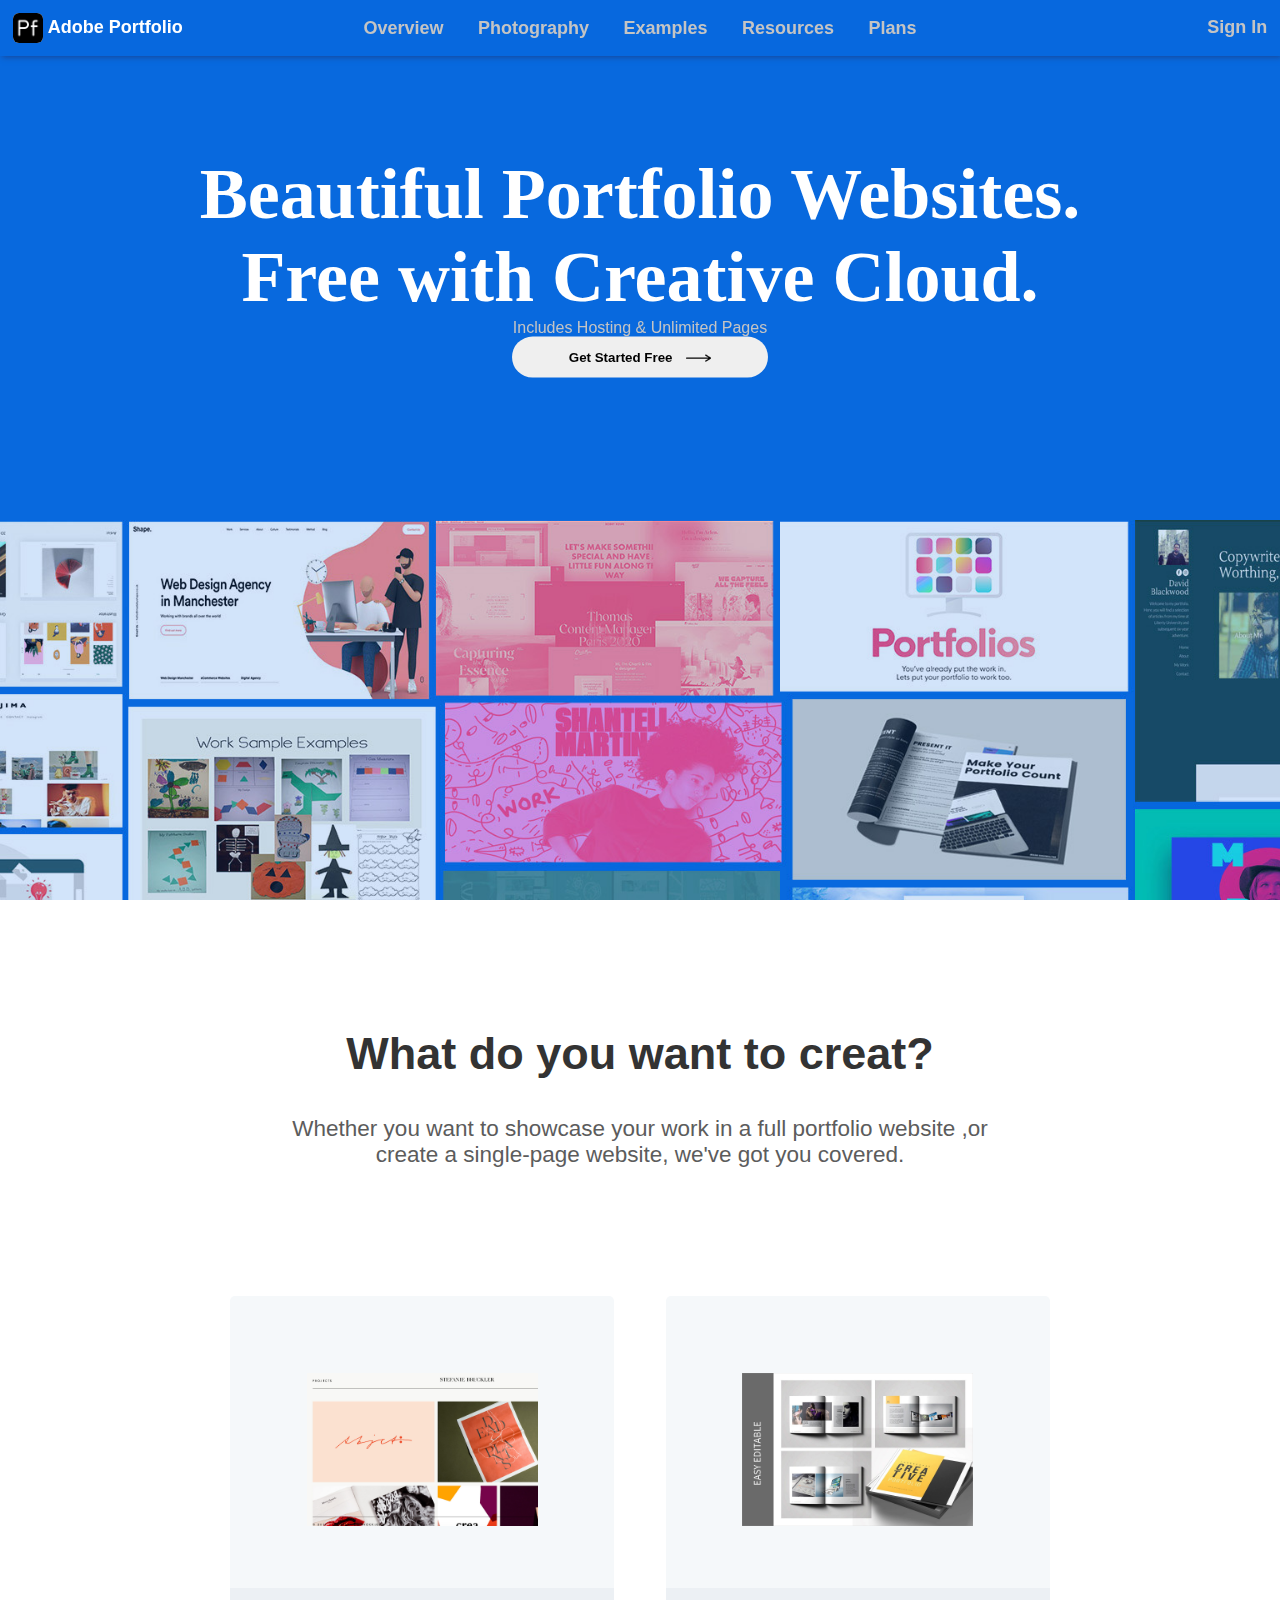
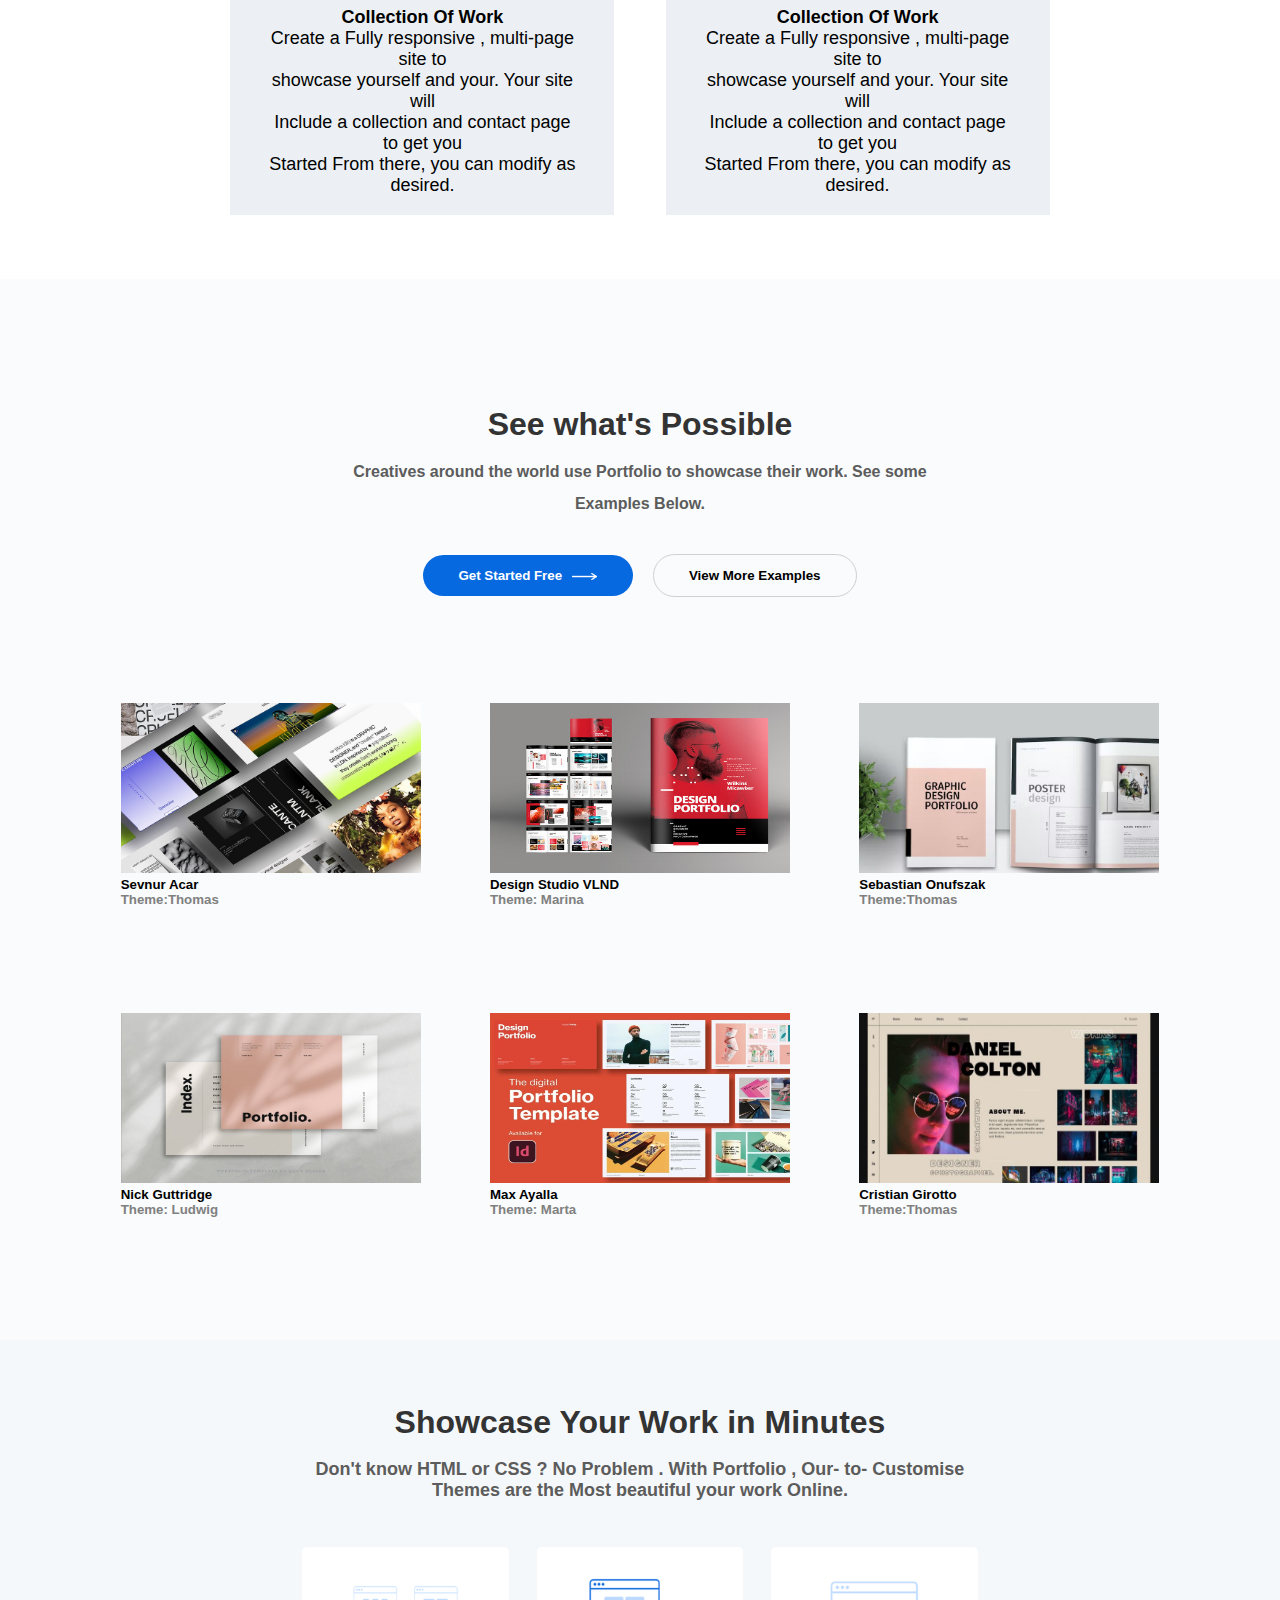
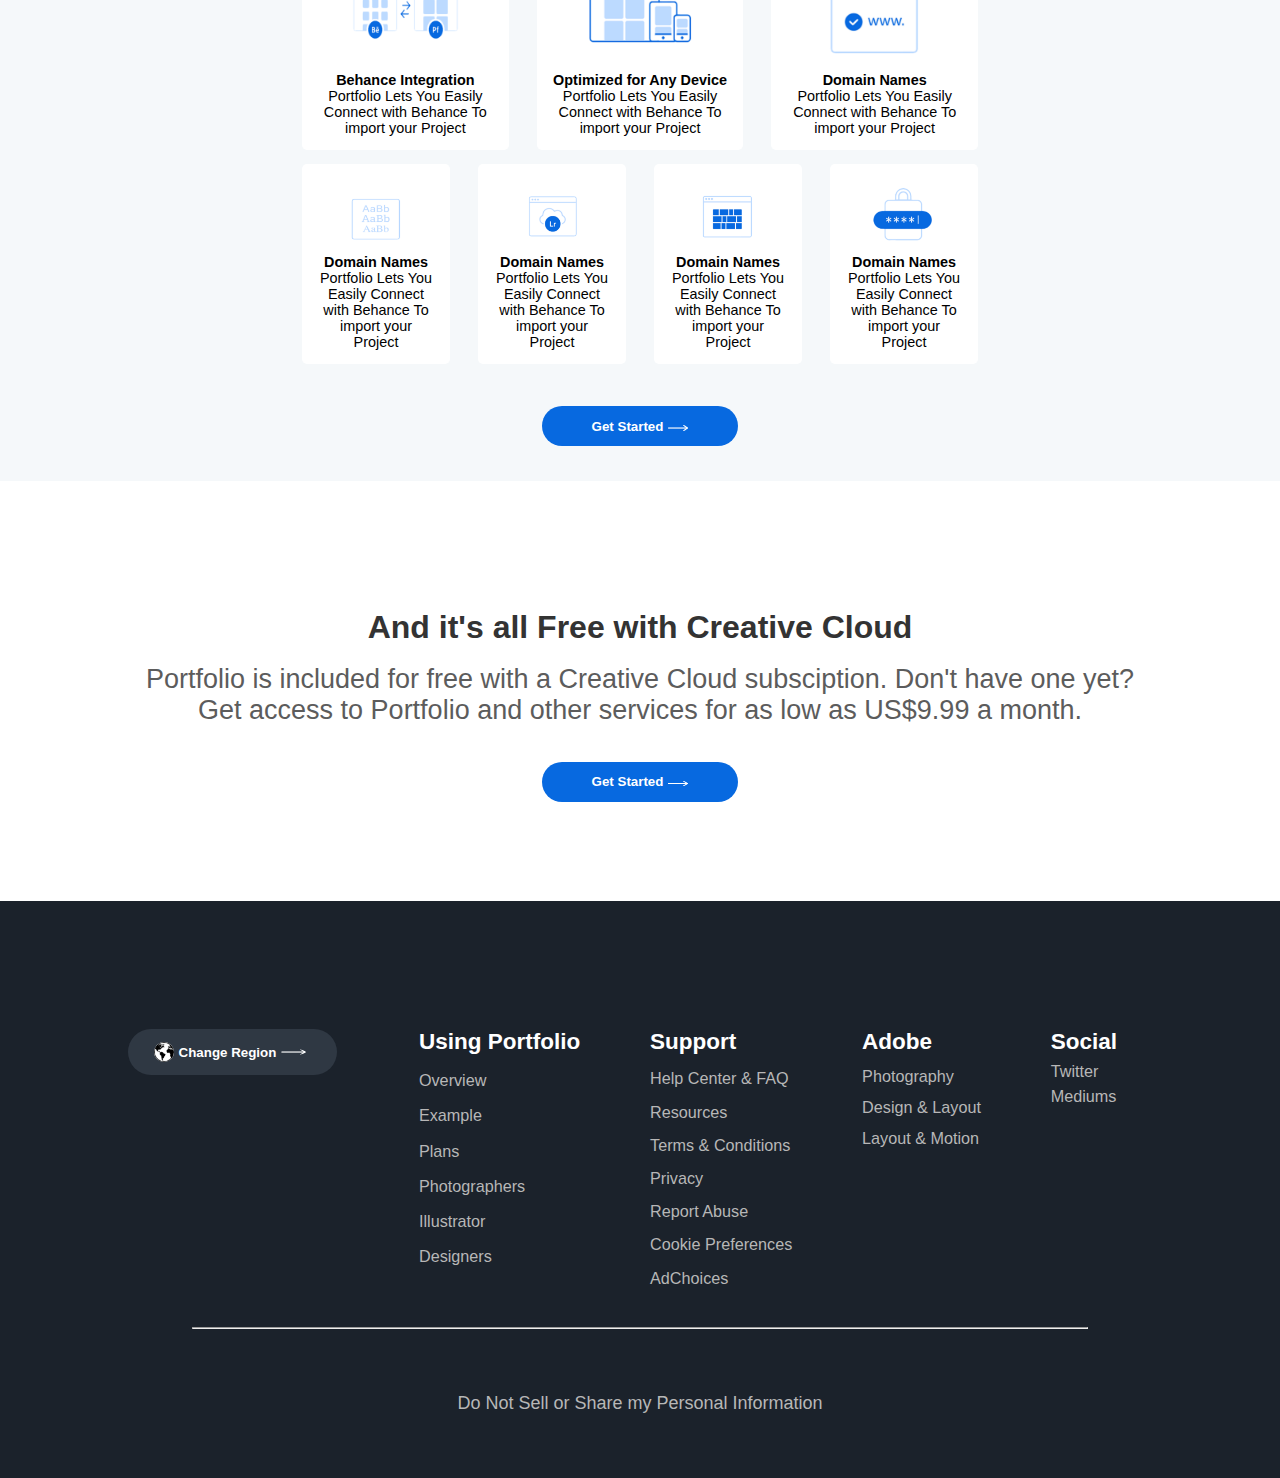
==== index 1/index.html @ 311dac1f "Add files via upload" ====
<!doctype html>
<html>
<head>
<meta charset="utf-8">
	<meta name="viewport" content="width=device-width, initial-scale=1">
<title>Cloning Website</title>
<link rel="stylesheet" href="assest/Cloning.css">
<link rel="stylesheet" href="https://cdnjs.cloudflare.com/ajax/libs/font-awesome/6.2.1/css/all.min.css" integrity="sha512-MV7K8+y+gLIBoVD59lQIYicR65iaqukzvf/nwasF0nqhPay5w/9lJmVM2hMDcnK1OnMGCdVK+iQrJ7lzPJQd1w==" crossorigin="anonymous" referrerpolicy="no-referrer" />
</head>

<body>
	
	<div class="container">
		<header>
			<div class="diff">
			<div class="logo"><img src="assest/portfolio.png"><span>Adobe Portfolio</span></div>
			<div class="signin"><button>Sign In</button></div>
				</div>
			<div class="menu">
	<ul>
		<li><a href="#">Overview4</a></li>
		<li class="no"><a href="#">Photography</a></li>
		<li><a href="#">Examples</a></li>
		<li><a href="#">Resources</a></li>
		<li class="no"><a href="#">Plans</a></li>
	</ul>
	
	 </div>
			</header>
<nav class="navbar">
	<div class="logo"><img src="assest/portfolio.png"><span>Adobe Portfolio</span></div>
	<div class="menu">
	<ul>
		<li><a href="#">Overview</a></li>
		<li class="no"><a href="#">Photography</a></li>
		<li><a href="#">Examples</a></li>
		<li><a href="#">Resources</a></li>
		<li class="no"><a href="#">Plans</a></li>
	</ul>
	
	 </div>
	<div class="signin"><button>Sign In</button></div>
</nav>
		
	
<div class="heading">
<h1>Beautiful Portfolio Websites.<br>Free with Creative Cloud.</h1>
	
<p>Includes Hosting & Unlimited Pages</p>

<button>Get Started Free <span><img src="assest/right-arrow black.png"></span></button>
	</div>
</div>

<div class="container2">
	<div class="heading2">
	
<h1>What do you want to creat?</h1>
	<br><br>
<p>Whether you want to showcase your work in a full portfolio website ,or <br>create a single-page website, we've got you covered.</p>

	
</div>
<div class="image">
	<div class="box">
	<div class="photo">
	<img src="assest/Untitled-1.jpg">
	
	</div>
		<div class="text">
	<p>
		<h4>Collection Of Work</h4>
		Create a Fully responsive , multi-page site to<br>showcase yourself and your. Your site will<br>Include a collection and contact page to get you<br>Started From there, you can modify as desired.
		
		
 </p>	
</div>		
		
	
	</div>
	
	
	<div class="box">
	<div class="photo">
	<img src="assest/heading 2 image.jpg">
	
	</div>
	<div class="text">
	<p>
		<h4>Collection Of Work</h4>
		Create a Fully responsive , multi-page site to<br>showcase yourself and your. Your site will<br>Include a collection and contact page to get you<br>Started From there, you can modify as desired.
		
		
 </p>	
	</div>	
	</div>
	
	</div>
	<div class="possible">
		<div class="text">
			
	<h1>See what's Possible</h1>
	<p>Creatives around the world use Portfolio to showcase their work. See some<br>Examples Below.</p>

</div>

<div class="btn">
	<button class="get">Get Started Free <span><img src="assest/right-arrow white.png"></span></button>
		<button class="view">View More Examples</button>
		
		
		
		</div>




<div class="galery">
	<div class="inner">
		<div class="image-galery"><img src="assest/pic 1.jpg"><span><h5>Sevnur Acar</h5><h5 class="color">Theme:Thomas</h5></span></div>
		
	    <div class="image-galery"><img src="assest/pic 2.jpg"><span><h5>Design Studio VLND</h5><h5 class="color">Theme: Marina</h5></span></div>
		
		<div class="image-galery"><img src="assest/pic 3.jpg"><span><h5>Sebastian Onufszak</h5><h5 class="color">Theme:Thomas</h5></span></div>
		
		</div>
		
		<div class="inner">
		<div class="image-galery"><img src="assest/pic 4.jpg"><span><h5>Nick Guttridge</h5><h5 class="color">Theme: Ludwig</h5></span></div>
		
		<div class="image-galery"><img src="assest/pic 5.jpg"><span><h5>Max Ayalla</h5><h5 class="color">Theme: Marta</h5></span></div>
		
		<div class="image-galery"><img src="assest/pic 6.jpg"><span><h5>Cristian Girotto</h5><h5 class="color">Theme:Thomas</h5></span></div>
		
		</div>
		
</div>


</div>
	<div class="showcase">
	<div class="text">
	<h1>Showcase Your Work in Minutes</h1>
	<br>
	<p>Don't know HTML or CSS ? No Problem . With Portfolio , Our- to- Customise <br>Themes are the Most beautiful your work Online.</p>
	</div>
	
	
		
		<div class="box">
			<div class="innerbox">
			
			<div class="inner"><img src="assest/vector 1.png"><span><h4>Behance Integration</h4><p>Portfolio Lets You Easily Connect with Behance To import your Project</p></span></div>
			<div class="inner"><img src="assest/vector 2.png"><span><h4>Optimized for Any Device</h4><p>Portfolio Lets You Easily Connect with Behance To import your Project</p></span></div>
			<div class="inner"><img src="assest/vector 3.png"><span><h4>Domain Names</h4><p>Portfolio Lets You Easily Connect with Behance To import your Project</p></span></div>
			
			
			</div>
			<div class="innerbox">
			
			<div class="inner"><img src="assest/vector 4.png"><span><h4>Domain Names</h4><p>Portfolio Lets You Easily Connect with Behance To import your Project</p></span></div>
			<div class="inner"><img src="assest/vector 5.png"><span><h4>Domain Names</h4><p>Portfolio Lets You Easily Connect with Behance To import your Project</p></span></div>
			<div class="inner"><img src="assest/vector 6.png"><span><h4>Domain Names</h4><p>Portfolio Lets You Easily Connect with Behance To import your Project</p></span></div>
			<div class="inner"><img src="assest/vector 7.png"><span><h4>Domain Names</h4><p>Portfolio Lets You Easily Connect with Behance To import your Project</p></span></div>
			
			
			</div>
		</div>
		<div class="btn">
		<button>Get Started<span><img src="assest/right-arrow white.png"></span></button>
		</div>
		</div>
	
	
	<div class="cloud">
		
	<h1>And it's all Free with Creative Cloud</h1>
		<br>
	<p>Portfolio is included for free with a Creative Cloud subsciption. Don't have one yet?<br>Get access to Portfolio and other services for as low as US$9.99 a month.</p>
	

	
	
	<div class="btn">
		<button>Get Started<span><img src="assest/right-arrow white.png"></span></button>
		</div>
	
	
	
	</div>
	<footer>
		<div class="main">
			<div class="main1">
<div class="region">
	<button><img src="assest/earth.png"><h4>Change Region</h4><img src="assest/right-arrow white.png" class="arrow"></button></div>
	<div class="portfolio1">
	<div class="portfolio">
		
		<a href="#"><h4>Using Portfolio</h4></a>
		<a href="#">Overview</a>
		<a href="#">Example</a>
		<a href="#">Plans</a>
		<a href="#">Photographers</a>
		<a href="#">Illustrator</a>
		<a href="#">Designers</a>
		
		
		</div>


<div class="Support">
		
		<a href="#"><h4>Support</h4></a>
		<a href="#">Help Center & FAQ</a>
		<a href="#">Resources</a>
		<a href="#">Terms & Conditions</a>
		<a href="#">Privacy</a>
		<a href="#">Report Abuse</a>
		<a href="#">Cookie Preferences</a>
		<a href="#">AdChoices</a>
		
		
		</div>

<div class="Adobe">
		
		<a href="#"><h4>Adobe</h4></a>
		<a href="#">Photography</a>
		<a href="#">Design & Layout</a>
		<a href="#">Layout & Motion</a>
		
		
		
		</div>

		
		<div class="Social">
		
		<a href="#"><h4>Social</h4></a>
		<a href="#">Twitter</a>
		<a href="#">Mediums</a>
		
		
		</div>
		</div>
				</div>
			<hr>
		<div class="para">
		<p>Do Not Sell or Share my Personal Information</p></div>
			</div>
		
		
			
</footer>
	</div>
	
	




</body>
</html>
---- index 1/assest/Cloning.css ----
*{margin: 0;
padding: 0;
box-sizing: border-box;
cursor: default;
}



.container{width: 100%;
height: 100vh;
background:url("back1.jpg");
background-size: cover;
background-repeat: no-repeat;
background-position: center;
background-attachment: fixed;
z-index: -5;

}



header{display: none;
width: 100%;}

.container .heading{
	width: 100%;
position: absolute;
top: 20%;
left: 50%;
transform: translate(-50% , -20%);
text-align: center;
color: white;
position: fixed;
z-index: 1;
padding: 3% 0% 5% 0%;


 }
.container .heading h1{font-size: 8vmin;
}
.container .heading p{
font-family: 'Poppins', sans-serif;

color: #C4C4C4;}

.container .heading button{width: 20%;
padding: 1% 2%;}


.navbar{width: 100%;
box-shadow: 2px 1px 6px #184696 ;
font-family: 'Poppins', sans-serif;
display: flex;
justify-content: space-between;
align-items: center;
/* height: 60px; */
padding: 1%;
position: fixed;
z-index: 2;
background: #0768de;
text-align: center;

}

.navbar .logo img{width: 30px;
background: white;
border-radius: 6px;}

.navbar .logo span{font-size: 2vmin;
font-weight: bold;
margin-left:5px;
color: white;}

.navbar .logo{display: flex;
align-items: center;


}
.navbar .menu ul{position: absolute;
left: 50%;
top: 50%;

transform: translate(-50%,-50%);


}

.navbar .menu ul li{display: inline-block;
justify-content: center;
align-items:center;
margin: 0px 15px 0px 15px; 
}

.navbar .menu ul li a{text-decoration: none;
color: #C4C4C4;
font-weight: bold;
font-size: 2vmin;}
.navbar .menu ul li a:hover{
color:white;}

.navbar  button {background: none;
outline: none;
border: none;
color: #C4C4C4;
font-weight: bold;
font-size: 2vmin;}
.navbar  button:hover{color: white;}
.heading button span img{width:25px;
margin-left:10px;
}
.heading button {padding:2% 3%;
border-radius:30px;
border: none;
font-weight: bold;
transition: 0.5s;
width: 30%;
}
.heading button:hover{background: #CFDBFF;}
.gallery img{width:150px;}

.container2 {width: 100%;
position: relative;
z-index:1;
background: white;
height: auto;}
.container2 .heading2{text-align: center;
padding: 10% 5%;
font-family: 'Saira Condensed', sans-serif;

}
.container2 .heading2 h1{font-size: 5vmin;
	color: #333333;
}
.container2 .heading2 p{color: #5C5C5C;
font-size: 2.5vmin;}
.image{width: 100%;
display: flex;
justify-content: center;
align-items: center;
}
.image .box{width: 30%;
text-align: center;
margin: 0% 2% 0% 2%;
background: #f5f8fa;
border-radius: 5px;
transition: 0.5s;
}
.image .box .photo{transition: 0.5;}
.image .box .photo img{width:100%;

padding: 10% 20% 10% 20%;
margin-bottom: 5%;

}

.image .box .text{background:#ecf0f4;
margin-top: 0px;
padding: 5% 10%;;
font-size: 2vmin;
transition:0.5s;
font-family: 'poppins' , sans-serif;

}
.image .box:hover{box-shadow: 1px 2px 5px grey;}


.possible{width: 100%;
height: auto;
background: #f9fbfc;
padding: 4% 2% 4% 2%;
margin-top: 5%;
position: relative;
z-index: 2;

}
.possible .text{width: 100%;
	text-align: center;
	font-family: 'Saira Condensed', sans-serif;
	line-height: 2;
	font-weight: bold;
	padding: 5% 0% 0% 0%;
}
.possible .text h1{color: #333333;}
.possible .text p{color: #5C5C5C;}
.btn{display: flex;
justify-content: center;
align-items: center;
padding: 2%;


}
.btn button{padding:1.1% 3%;
border-radius:30px;
border: none;
font-weight: bold;
transition: 0.5s;
margin: 10px;

}
.btn .get{background:#0769e0;
	display: flex;
	align-items: center;
	justify-content: space-around;
	color: white;}
.btn .get:hover{background: #0039B5;}
.btn .view{background: none;
border: 1px solid #D0D0D0;
transition: 0.2s;}
.btn .view:hover{border:1px solid  #B7B7B7;
box-shadow: 0px 0px 0.2px #C2C2C2 ;
}
.btn .get span img{width: 25px;
}
.btn .get span{margin-left: 10px;}


.galery{width: 100%;
font-family: "poppins" , sans-serif;
}
.galery .inner{display: flex;
justify-content: center;
align-items: center;
margin: 3% 3%;}
.galery .inner .image-galery{margin: 3% 3%;}
.galery .inner .image-galery img{width: 300px;
transition: 0.5s;
height: 170px;

}
.galery .inner .image-galery img:hover{opacity: 70%;}
.galery .inner .image-galery .color{color: grey;}

.showcase{width: 100%;
background: #f5f8fa;
font-family: 'poppins', sans-serif;}

.showcase .text{text-align: center;
padding: 5% 0% 0% 0%;}
.showcase .text h1{color: #333333;}
.showcase .text p{color: #5C5C5C;
font-weight: bold;
font-size: 2vmin;}

.box{width: 100%;
padding-top: 3%;}

.innerbox{width:55%;
display: flex;
justify-content: center;
align-items: center;
text-align: center;
position: relative;
left: 50%;
transform: translate(-50%);
}

.innerbox .inner {margin: 1% 2% 1% 2%;
background: white;
width:100%;
padding:2%;
border-radius: 5px;
}


.innerbox .inner img{width:60%;
	
	

 }

.innerbox .inner span{text-align: center;
font-size: 1.6vmin;
}
.showcase .btn {display: flex;
justify-content: center;
align-items: center;}
.showcase .btn button {background:#0769e0;
		border: none;
	color: white;
padding:1% 4%;
border-radius:30px;
font-weight: bold;
}

.showcase .btn button span img{width: 20px;
margin-left: 5px;}

.showcase .btn button:hover{background: #0039B5;;}

.cloud{width: 100%;
text-align: center;
font-family: 'Poppins', sans-serif;
padding: 0 0 5% 0;
}

.cloud h1{color: #333333;
padding: 10% 0 0 0;}
.cloud p{color: #5C5C5C;
	font-size: 3vmin;
	
}

.cloud .btn {display: flex;
justify-content: center;
align-items: center;}
.cloud .btn button {background:#0769e0;
		border: none;
	color: white;
padding:1% 4%;
border-radius:30px;
font-weight: bold;
}

.cloud .btn button span img{width: 20px;
margin-left: 5px;}

.cloud .btn button:hover{background: #0039B5;;}
footer {width: 100%;
background: #1b222b;

}

footer hr{width: 50%;
	
	top: 0;
	left: 50%;
	width: 70%;
position: relative;
transform: translate(-50%);}

footer .main .main1{width: 80%;
position: relative;
left: 50%;
transform: translate(-50%);
height: auto;
display: flex;
justify-content: space-around;
align-items: flex-start;
font-family: 'Poppins', sans-serif;
padding-top: 10%;
padding-bottom: 2%;
}


footer .region button img{width: 20px;
background: white;
margin-right: 5px;
border-radius: 50%;}

footer .region button .arrow{background: none;
	width: 25px;
margin-left: 5px;}


footer .region button h4{color: white;

width: 100%;}


footer .region button{display: flex;
justify-content: center;
align-items: center;
background: #2f3843;
padding: 5% 10%;
border: none;
outline: none;
border-radius: 30px;

}

footer .region{width: 30%;}




footer a{display: block;
justify-content: space-around;
	text-decoration: none;
margin-bottom: 10%;
color : #B7B7B7;
font-size:1.8vmin;
transition: 0.2s;
}
footer a:hover{color: white;}
footer a h4{color: white;
font-size: 2.5vmin;
margin-top: 0%;
}

footer .portfolio1{display: flex;
justify-content: space-around;
align-items: flex-start;
width: 90%;}
footer .para{text-align: center;
	color : #B7B7B7;
	font-size: 2vmin;
	font-family: 'Poppins', sans-serif;
	padding: 5%;
	

}
footer .para p{transition: 0.2s;}
footer .para p:hover{color: white;}





























/* @media only screen and (max-width: 1920px){

	.container{width: 100%;
		height: 100vh;
		background:url("back1.jpg");
		background-size: cover;
		background-repeat: no-repeat;
		background-position: center;
		background-attachment: fixed;
		z-index: -5;
		
		}
		
		
		
		header{display: none;
		width: 100%;
	padding: 3;}
		
		.container .heading{
			width: 100%;
		position: absolute;
		top: 20%;
		left: 50%;
		transform: translate(-50% , -20%);
		text-align: center;
		color: white;
		position: fixed;
		z-index: 1;
		padding: 3% 0% 5% 0%;
		
		
		 }
		.container .heading h1{font-size: 7vmin;
		font-family: 'Poppins', sans-serif;

		}
		.container .heading p{
		font-family: 'Poppins', sans-serif;
		margin-top: 1%;
		font-size: 3vmin;
		color: #C4C4C4;}
		.container .heading  button{padding: 1% 2%;
		font-size: 2.5vmin;
		border-radius: 100px;
		margin-top: 1%;
		width: 30%;
	}
		
		
		
		
		.navbar{width: 100%;
		box-shadow: 2px 1px 6px #184696 ;
		font-family: 'Poppins', sans-serif;
		display: flex;
		justify-content: space-between;
		align-items: center;
		height: auto;
		padding: 2% 2% 2% 2%;
		position: fixed;
		z-index: 2;
		background: #0768de;
		text-align: center;
		
		}
		
		.navbar .logo img{width: 30px;
		background: white;
		border-radius: 6px;}
		
		.navbar .logo span{font-size: 2vmin;
		font-weight: bold;
		margin-left:5px;
		color: white;}
		
		.navbar .logo{display: flex;
		align-items: center;
		
		
		}
		.navbar .menu ul{position: absolute;
		left: 50%;
		top: 50%;
		
		transform: translate(-50%,-50%);
		
		
		}
		
		.navbar .menu ul li{display: inline-block;
		justify-content: center;
		align-items:center;
		margin: 0px 15px 0px 15px; 
		}
		
		.navbar .menu ul li a{text-decoration: none;
		color: #C4C4C4;
		font-weight: bold;
		font-size: 2vmin;}
		.navbar .menu ul li a:hover{
		color:white;}
		
		.navbar  button {background: none;
		outline: none;
		border: none;
		color: #C4C4C4;
		font-weight: bold;
		font-size: 2vmin;}
		.navbar  button:hover{color: white;}
		.heading button span img{width:25px;
		margin-left:10px;
		}
		.heading button {padding:2% 3%;
		border-radius:30px;
		border: none;
		font-weight: bold;
		transition: 0.5s;
		width: 30%;
		}
		.heading button:hover{background: #CFDBFF;}
		.gallery img{width:150px;}
		
		.container2 {width: 100%;
		position: relative;
		z-index:1;
		background: white;
		height: auto;}
		.container2 .heading2{text-align: center;
		padding: 10% 5%;
		font-family: 'Saira Condensed', sans-serif;
		
		}
		.container2 .heading2 h1{font-size: 5vmin;
			color: #333333;
		}
		.container2 .heading2 p{color: #5C5C5C;
		font-size: 2.5vmin;}
		.image{width: 100%;
		display: flex;
		justify-content: center;
		align-items: center;
		}
		.image .box{width: 30%;
		text-align: center;
		margin: 0% 2% 0% 2%;
		background: #f5f8fa;
		border-radius: 5px;
		transition: 0.5s;
		}
		.image .box .photo{transition: 0.5;}
		.image .box .photo img{width:100%;
		
		padding: 10% 20% 10% 20%;
		margin-bottom: 5%;
		
		}
		
		.image .box .text{background:#ecf0f4;
		margin-top: 0px;
		padding: 5% 10%;;
		font-size: 2vmin;
		transition:0.5s;
		font-family: 'poppins' , sans-serif;
		
		}
		.image .box:hover{box-shadow: 1px 2px 5px grey;}
		
		
		.possible{width: 100%;
		height: auto;
		background: #f9fbfc;
		padding: 4% 2% 4% 2%;
		margin-top: 5%;
		position: relative;
		z-index: 2;
		
		}
		.possible .text{width: 100%;
			text-align: center;
			font-family: 'Saira Condensed', sans-serif;
			line-height: 2;
			font-weight: bold;
			padding: 5% 0% 0% 0%;
		}
		.possible .text h1{color: #333333;}
		.possible .text p{color: #5C5C5C;}
		.btn{display: flex;
		justify-content: center;
		align-items: center;
		padding: 2%;
		
		
		}
		.btn button{padding:1.1% 3%;
		border-radius:30px;
		border: none;
		font-weight: bold;
		transition: 0.5s;
		margin: 10px;
		
		}
		.btn .get{background:#0769e0;
			display: flex;
			align-items: center;
			justify-content: space-around;
			color: white;}
		.btn .get:hover{background: #0039B5;}
		.btn .view{background: none;
		border: 1px solid #D0D0D0;
		transition: 0.2s;}
		.btn .view:hover{border:1px solid  #B7B7B7;
		box-shadow: 0px 0px 0.2px #C2C2C2 ;
		}
		.btn .get span img{width: 25px;
		}
		.btn .get span{margin-left: 10px;}
		
		
		.galery{width: 100%;
		font-family: "poppins" , sans-serif;
		}
		.galery .inner{display: flex;
		justify-content: center;
		align-items: center;
		margin: 3% 3%;}
		.galery .inner .image-galery{margin: 3% 3%;}
		.galery .inner .image-galery img{width: 300px;
		transition: 0.5s;
		height: 170px;
		
		}
		.galery .inner .image-galery img:hover{opacity: 70%;}
		.galery .inner .image-galery .color{color: grey;}
		
		.showcase{width: 100%;
		background: #f5f8fa;
		font-family: 'poppins', sans-serif;}
		
		.showcase .text{text-align: center;
		padding: 5% 0% 0% 0%;}
		.showcase .text h1{color: #333333;}
		.showcase .text p{color: #5C5C5C;
		font-weight: bold;
		font-size: 2vmin;}
		
		.box{width: 100%;
		padding-top: 3%;}
		
		.innerbox{width:55%;
		display: flex;
		justify-content: center;
		align-items: center;
		text-align: center;
		position: relative;
		left: 50%;
		transform: translate(-50%);
		}
		
		.innerbox .inner {margin: 1% 2% 1% 2%;
		background: white;
		width:100%;
		padding:2%;
		border-radius: 5px;
		}
		
		
		.innerbox .inner img{width:60%;
			
			
		
		 }
		
		.innerbox .inner span{text-align: center;
		font-size: 1.6vmin;
		}
		.showcase .btn {display: flex;
		justify-content: center;
		align-items: center;}
		.showcase .btn button {background:#0769e0;
				border: none;
			color: white;
		padding:1% 4%;
		border-radius:30px;
		font-weight: bold;
		}
		
		.showcase .btn button span img{width: 20px;
		margin-left: 5px;}
		
		.showcase .btn button:hover{background: #0039B5;;}
		
		.cloud{width: 100%;
		text-align: center;
		font-family: 'Poppins', sans-serif;
		padding: 0 0 5% 0;
		}
		
		.cloud h1{color: #333333;
		padding: 10% 0 0 0;}
		.cloud p{color: #5C5C5C;
			font-size: 3vmin;
			
		}
		
		.cloud .btn {display: flex;
		justify-content: center;
		align-items: center;}
		.cloud .btn button {background:#0769e0;
				border: none;
			color: white;
		padding:1% 4%;
		border-radius:30px;
		font-weight: bold;
		}
		
		.cloud .btn button span img{width: 20px;
		margin-left: 5px;}
		
		.cloud .btn button:hover{background: #0039B5;;}
		footer {width: 100%;
		background: #1b222b;
		
		}
		
		footer hr{width: 50%;
			
			top: 0;
			left: 50%;
			width: 70%;
		position: relative;
		transform: translate(-50%);}
		
		footer .main .main1{width: 80%;
		position: relative;
		left: 50%;
		transform: translate(-50%);
		height: auto;
		display: flex;
		justify-content: space-around;
		align-items: flex-start;
		font-family: 'Poppins', sans-serif;
		padding-top: 10%;
		padding-bottom: 2%;
		}
		
		
		footer .region button img{width: 20px;
		background: white;
		margin-right: 5px;
		border-radius: 50%;}
		
		footer .region button .arrow{background: none;
			width: 25px;
		margin-left: 5px;}
		
		
		footer .region button h4{color: white;
		
		width: 100%;}
		
		
		footer .region button{display: flex;
		justify-content: center;
		align-items: center;
		background: #2f3843;
		padding: 5% 10%;
		border: none;
		outline: none;
		border-radius: 30px;
		
		}
		
		footer .region{width: 30%;}
		
		
		
		
		footer a{display: block;
		justify-content: space-around;
			text-decoration: none;
		margin-bottom: 10%;
		color : #B7B7B7;
		font-size:1.8vmin;
		transition: 0.2s;
		}
		footer a:hover{color: white;}
		footer a h4{color: white;
		font-size: 2.5vmin;
		margin-top: 0%;
		}
		
		footer .portfolio1{display: flex;
		justify-content: space-around;
		align-items: flex-start;
		width: 90%;}
		footer .para{text-align: center;
			color : #B7B7B7;
			font-size: 2vmin;
			font-family: 'Poppins', sans-serif;
			padding: 5%;
			
		
		}
		footer .para p{transition: 0.2s;}
		footer .para p:hover{color: white;}
		
		








}

 */















/* @media only screen and (max-width: 1366px)  {
	
	header{display:none;
	position: fixed;
z-index: 2;

	background: #0768de;}
	
	header .diff{display: flex;
	justify-content: space-between;
	align-items: center;
	padding: 2% 2%;}
	header .logo img{width: 60px;
	border-radius: 5px;
	background: white;
	margin-right: 5px;}
	
	
	header .logo{display: flex;
	justify-content: center;
	align-items: center;
	color: white;
	font-family: 'poppins' , sans-serif;
	}

	header .logo span{
	font-size:2rem;

	}
	header .signin {width: 10%;
	
	}
	header .signin button{width: 100%;
		padding: 2% 7%;
	border-radius: 2px;
	border: 0;
	outline: none;
	font-size: 1.5rem;
	background: none;
	color: #C9C9C9;
	transition: 0.5s;}
	header .signin button:hover{color: white;}
	
	header .menu{width: 100%;
box-shadow: 0px 0px 5px #184696 ;
font-family: 'Poppins', sans-serif;
height:auto;
padding: 1.5%;
background: #0768de;
text-align: center;}
	
	
	header .menu ul .no{display: none;}
	

	header .menu ul li{margin: 0 3%;
	display:inline-block;
justify-content:center;
align-items: center;}
	
	header .menu ul{display: flex;
	justify-content: center;
	align-items: center;}
	header .menu ul li a{text-decoration: none;
	color: #C7C7C7;
	transition: 0.5s;
font-size: 1.2rem;}
	header .menu ul li a:hover{color: white;}
	
.navbar{width: 100%;
box-shadow: 2px 1px 6px #184696 ;
font-family: 'Poppins', sans-serif;
display:flex;
justify-content: space-between;
align-items: center;
height: auto;
padding:1%;
position: fixed;
z-index: 2;
background: #0768de;
text-align: center;

}
	.container2{width: 100%;}
	
	.galery{width: 100%;
	box-sizing: border-box;
	}
	.galery .inner {display: block;
	}

	.galery .inner .image-galery {padding:10% 0;
	position: relative;
	left: 50%;
	transform: translate(-50%);
	width: 70%;}
	
	.galery .inner .image-galery img{width: 100%;
	height: 250px;
	}
	
	.image{width: 100%;
display: block;
justify-content: center;
align-items: center;
}
	.image .box{width:70%;
text-align: center;
margin: 10% 0;
background: #f5f8fa;
border-radius: 5px;
transition: 0.5s;
position: relative;
left: 50%;
transform: translate(-50%);

}

.box{width: 100%;
padding-top: 3%;}

	.innerbox{width:70%;
display: block;
justify-content: center;
align-items: center;

}
	
	.innerbox .inner h4{font-size: 2.5vmin;}
	.innerbox .inner p{font-size: 2vmin;
	font-weight: bold;
	color: grey;
	margin-top: 2%;}
	

	.innerbox .inner {margin: 5%;
	padding: 15%;}
.innerbox .inner img{width:50%;
	
	

 }
.possible .text h1{color: #333333;
	}
.possible .text p{color: #5C5C5C;
	font-size: 2vmin;
	}

	.cloud h1{font-size: 5vmin;}
	.cloud p{font-size: 2vmin;}
	
	footer .main .main1{width: 80%;


height: auto;
display: block;
justify-content: space-around;
align-items: flex-start;
font-family: 'Poppins', sans-serif;
padding-top: 10%;
padding-bottom: 2%;

}
	footer .main1 .region{width: 100%;
	padding: 0% 0 5% 0;
	}
	footer .main1 .region button{position: relative;
		transition: 0.5s;
left: 50%;
transform: translate(-50%);
width: 50%;
padding: 2% 3%;}
	footer .main1 .region button:hover{background-color: grey;}

	.container .heading{width: 100%;
		height: 60vh;
		display: flex;
		justify-content: center;
		align-items: center;
		flex-direction: column;
		
	}
	.container .heading h1{font-size: 4rem;}
	
	
	
	
	
	.container .heading p{margin-top: 1%;}
	
	.container .heading button{margin-top: 1%;
		width:30%;
		padding: 1% 2%;
		display: flex;
		justify-content: center;
		align-items: center;}
		
		
		.container .heading button span{
		
			width:20%;
		}
	
	
	
	
}
 */

















/* start1024 */


@media only screen and (max-width: 1024px)  {
	
	header{display:block;
	position: fixed;
z-index: 2;
	background: #0768de;}
	
	header .diff{display: flex;
	justify-content: space-between;
	align-items: center;
	padding: 2% 2%;}
	header .logo img{width: 30px;
	border-radius: 5px;
	background: white;
	margin-right: 5px;}
	
	
	header .logo{display: flex;
	justify-content: center;
	align-items: center;
	color: white;
	font-family: 'poppins' , sans-serif;
	}
	header .signin {width: 10%;
	}
	header .signin button{width: 100%;
		padding: 2% 7%;
	border-radius: 2px;
	border: 0;
	outline: none;
	background: none;
	color: #C9C9C9;
	transition: 0.5s;}
	header .signin button:hover{color: white;}
	
	header .menu{width: 100%;
box-shadow: 0px 0px 5px #184696 ;
font-family: 'Poppins', sans-serif;
height:auto;
padding: 1.5%;
background: #0768de;
text-align: center;}
	
	
	header .menu ul .no{display: none;}
	

	header .menu ul li{margin: 0 3%;
	display:inline-block;
justify-content:center;
align-items: center;}
	
	header .menu ul{display: flex;
	justify-content: center;
	align-items: center;}
	header .menu ul li a{text-decoration: none;
	color: #C7C7C7;
	transition: 0.5s;}
	header .menu ul li a:hover{color: white;}
	
.navbar{width: 100%;
box-shadow: 2px 1px 6px #184696 ;
font-family: 'Poppins', sans-serif;
display:none;
justify-content: space-between;
align-items: center;
height: auto;
padding: 0% 0% 0% 0%;
position: fixed;
z-index: 2;
background: #0768de;
text-align: center;

}
	.container2{width: 100%;}
	
	.galery{width: 100%;
	box-sizing: border-box;
	}
	.galery .inner {display: block;
	}

	.galery .inner .image-galery {padding:10% 0;
	position: relative;
	left: 50%;
	transform: translate(-50%);
	width: 70%;}
	
	.galery .inner .image-galery img{width: 100%;
	height: 250px;
	}
	
	.image{width: 100%;
display: block;
justify-content: center;
align-items: center;
}
	.image .box{width:70%;
text-align: center;
margin: 10% 0;
background: #f5f8fa;
border-radius: 5px;
transition: 0.5s;
position: relative;
left: 50%;
transform: translate(-50%);

}

.box{width: 100%;
padding-top: 3%;}

	.innerbox{width:70%;
display: block;
justify-content: center;
align-items: center;

}
	
	.innerbox .inner h4{font-size: 2.5vmin;}
	.innerbox .inner p{font-size: 2vmin;
	font-weight: bold;
	color: grey;
	margin-top: 2%;}
	

	.innerbox .inner {margin: 5%;
	padding: 15%;}
.innerbox .inner img{width:50%;
	
	

 }
.possible .text h1{color: #333333;
	}
.possible .text p{color: #5C5C5C;
	font-size: 2vmin;
	}

	.cloud h1{font-size: 5vmin;}
	.cloud p{font-size: 2vmin;}
	
	footer .main .main1{width: 80%;


height: auto;
display: block;
justify-content: space-around;
align-items: flex-start;
font-family: 'Poppins', sans-serif;
padding-top: 10%;
padding-bottom: 2%;

}
	footer .main1 .region{width: 100%;
	padding: 0% 0 5% 0;
	}
	footer .main1 .region button{position: relative;
		transition: 0.5s;
left: 50%;
transform: translate(-50%);
width: 50%;
padding: 2% 3%;}
	footer .main1 .region button:hover{background-color: grey;}

	.container .heading{width: 100%;
		height: 60vh;
		display: flex;
		justify-content: center;
		align-items: center;
		flex-direction: column;
		
	}
	.container .heading h1{font-size: 2rem;}
	
	
	
	
	
	.container .heading p{margin-top: 1%;}
	
	.container .heading button{margin-top: 1%;
		width:30%;
		padding: 1% 2%;
		display: flex;
		justify-content: center;
		align-items: center;}
		
		
		.container .heading button span{
		
			width:20%;
		}
	
	
	
	
}



















@media only screen and (max-width: 840px) {
	
	header{display:block;
	position: fixed;
z-index: 2;


	background: #0768de;
	}
	
	
	header .diff{display: flex;
	justify-content: space-between;
	align-items: center;
	padding: 2% 2%;}
	header .logo img{width: 30px;
	border-radius: 5px;
	background: white;
	margin-right: 5px;}
	
	
	header .logo{display: flex;
	justify-content: center;
	align-items: center;
	color: white;
	font-family: 'poppins' , sans-serif;
	
	}
	header .signin {width: 10%;
	
	}




	header .signin button{width: 100%;
		padding: 2% 7%;
	border-radius: 2px;
	border: 0;
	outline: none;
	background: none;
	color: #C9C9C9;
	transition: 0.5s;
	font-size: 2.5vmin;
	}
	header .signin button:hover{color: white;}
	
	header .menu{width: 100%;
box-shadow: 0px 0px 5px #184696 ;
font-family: 'Poppins', sans-serif;
height:auto;
padding: 1.7%;
background: #0768de;
text-align: center;}
	.heading{width: 100%;
	height: 55vh;
	display: flex;
	justify-content: center;
	align-items: center;
	flex-direction: column;
	
}

.container .heading h1{font-size:1.7rem;
width: 100%;letter-spacing: 0.2vw;
word-spacing: 0.2vw;
line-height: 1.7;}
.heading  p{margin-top: 2%;}

.container .heading button{margin-top: 2%;
width:30%;
padding: 1% 2%;
display: flex;
justify-content: space-around;
align-items: center;}


.container .heading button span{

	width: 20%;
}



	
	header .menu ul .no{display: none;}
	

	header .menu ul li{margin: 0 3%;
	display:inline-block;
justify-content:center;
align-items: center;}
	
	header .menu ul{display: flex;
	justify-content: center;
	align-items: center;}
	header .menu ul li a{text-decoration: none;
	color: #C7C7C7;
	transition: 0.5s;}
	header .menu ul li a:hover{color: white;}
	
.navbar{width: 100%;
box-shadow: 2px 1px 6px #184696 ;
font-family: 'Poppins', sans-serif;
display:none;
justify-content: space-between;
align-items: center;
height: 60px;
padding: 0% 2% 0% 2%;
position: fixed;
z-index: 2;
background: #0768de;
text-align: center;

}
	.container2{width: 100%;}
	
	.galery{width: 100%;
	box-sizing: border-box;
	}
	.galery .inner {display: block;
	}

	.galery .inner .image-galery {padding:10% 0;
	position: relative;
	left: 50%;
	transform: translate(-50%);
	width: 100%;}
	
	.galery .inner .image-galery img{width: 100%;
	height: 250px;
	}
	
	.image{width: 100%;
display: block;
justify-content: center;
align-items: center;
}
	.image .box{width:70%;
text-align: center;
margin: 10% 0;
background: #f5f8fa;
border-radius: 5px;
transition: 0.5s;
position: relative;
left: 50%;
transform: translate(-50%);

}

.box{width: 100%;
padding-top: 3%;}

	.innerbox{width:70%;
display: block;
justify-content: center;
align-items: center;

}
	
	.innerbox .inner h4{font-size: 2.5vmin;}
	.innerbox .inner p{font-size: 2vmin;
	font-weight: bold;
	color: grey;
	margin-top: 2%;}
	

	.innerbox .inner {margin: 5%;
	padding: 15%;}
.innerbox .inner img{width:50%;
	
	

 }
.possible .text h1{color: #333333;
	}
.possible .text p{color: #5C5C5C;
	font-size: 2vmin;
	}

	.cloud h1{font-size: 5vmin;}
	.cloud p{font-size: 2vmin;}
	
	footer .main .main1{width: 80%;


height: auto;
display: block;
justify-content: space-around;
align-items: flex-start;
font-family: 'Poppins', sans-serif;
padding-top: 10%;
padding-bottom: 2%;

}
	footer .main1 .region{width: 100%;
	padding: 0% 0 5% 0;
	}
	footer .main1 .region button{position: relative;
		transition: 0.5s;
left: 50%;
transform: translate(-50%);
width: 50%;
padding: 2% 3%;}
	footer .main1 .region button:hover{background-color: grey;}
	
}










/* media Query Start */

/* start600 */
@media only screen and (max-width: 640px) {
	
	header{display:block;
	position: fixed;
z-index: 2;


	background: #0768de;
	}
	
	
	header .diff{display: flex;
	justify-content: space-between;
	align-items: center;
	padding: 2% 2%;}
	header .logo img{width: 30px;
	border-radius: 5px;
	background: white;
	margin-right: 5px;}
	
	
	header .logo{display: flex;
	justify-content: center;
	align-items: center;
	color: white;
	font-family: 'poppins' , sans-serif;
	
	}
	header .signin {width: 10%;
	
	}




	header .signin button{width: 100%;
		padding: 2% 7%;
	border-radius: 2px;
	border: 0;
	outline: none;
	background: none;
	color: #C9C9C9;
	transition: 0.5s;
	font-size: 2.5vmin;
	}
	header .signin button:hover{color: white;}
	
	header .menu{width: 100%;
box-shadow: 0px 0px 5px #184696 ;
font-family: 'Poppins', sans-serif;
height:auto;
padding: 1.7%;
background: #0768de;
text-align: center;}
	.container .heading{width: 100%;
	height: 55vh;
	display: flex;
	justify-content: center;
	align-items: center;
	flex-direction: column;
	
}

.container .heading h1{font-size:1.7rem;
width: 100%;letter-spacing: 0.2vw;
word-spacing: 0.2vw;
line-height: 1.7;}
.heading  p{margin-top: 2%;}

.container .heading button{margin-top: 2%;
	width:35%;
	padding: 1% 2%;
	display: flex;
	justify-content: space-around;
	align-items: center;}
	
	
	.container .heading button span{
	
		width:15%;
	}
	



	
	header .menu ul .no{display: none;}
	

	header .menu ul li{margin: 0 3%;
	display:inline-block;
justify-content:center;
align-items: center;}
	
	header .menu ul{display: flex;
	justify-content: center;
	align-items: center;}
	header .menu ul li a{text-decoration: none;
	color: #C7C7C7;
	transition: 0.5s;}
	header .menu ul li a:hover{color: white;}
	
.navbar{width: 100%;
box-shadow: 2px 1px 6px #184696 ;
font-family: 'Poppins', sans-serif;
display:none;
justify-content: space-between;
align-items: center;
height: 60px;
padding: 0% 2% 0% 2%;
position: fixed;
z-index: 2;
background: #0768de;
text-align: center;

}
	.container2{width: 100%;}
	
	.galery{width: 100%;
	box-sizing: border-box;
	}
	.galery .inner {display: block;
	}

	.galery .inner .image-galery {padding:10% 0;
	position: relative;
	left: 50%;
	transform: translate(-50%);
	width: 100%;}
	
	.galery .inner .image-galery img{width: 100%;
	height: 250px;
	}
	
	.image{width: 100%;
display: block;
justify-content: center;
align-items: center;
}
	.image .box{width:70%;
text-align: center;
margin: 10% 0;
background: #f5f8fa;
border-radius: 5px;
transition: 0.5s;
position: relative;
left: 50%;
transform: translate(-50%);

}

.box{width: 100%;
padding-top: 3%;}

	.innerbox{width:70%;
display: block;
justify-content: center;
align-items: center;

}
	
	.innerbox .inner h4{font-size: 2.5vmin;}
	.innerbox .inner p{font-size: 2vmin;
	font-weight: bold;
	color: grey;
	margin-top: 2%;}
	

	.innerbox .inner {margin: 5%;
	padding: 15%;}
.innerbox .inner img{width:50%;
	
	

 }
.possible .text h1{color: #333333;
	}
.possible .text p{color: #5C5C5C;
	font-size: 2vmin;
	}

	.cloud h1{font-size: 5vmin;}
	.cloud p{font-size: 2vmin;}
	
	footer .main .main1{width: 80%;


height: auto;
display: block;
justify-content: space-around;
align-items: flex-start;
font-family: 'Poppins', sans-serif;
padding-top: 10%;
padding-bottom: 2%;

}
	footer .main1 .region{width: 100%;
	padding: 0% 0 5% 0;
	}
	footer .main1 .region button{position: relative;
		transition: 0.5s;
left: 50%;
transform: translate(-50%);
width: 50%;
padding: 2% 3%;}
	footer .main1 .region button:hover{background-color: grey;}

	
}
























@media only screen and (max-width: 375px)  {
	
	header{display:block;
	position: fixed;
z-index: 2;
	background: #0768de;}
	
	header .diff{display: flex;
	justify-content: space-between;
	align-items: center;
	padding: 2% 2%;}
	header .logo img{width: 30px;
	border-radius: 5px;
	background: white;
	margin-right: 5px;}
	
	
	header .logo{display: flex;
	justify-content: center;
	align-items: center;
	color: white;
	font-family: 'poppins' , sans-serif;
	}
	header .signin {width: 10%;
	}
	header .signin button{width: 100%;
		padding: 2% 7%;
	border-radius: 2px;
	border: 0;
	outline: none;
	background: none;
	color: #C9C9C9;
	transition: 0.5s;}
	header .signin button:hover{color: white;}
	
	header .menu{width: 100%;
box-shadow: 0px 0px 5px #184696 ;
font-family: 'Poppins', sans-serif;
height:auto;
padding: 2%;
background: #0768de;
text-align: center;}



.container .heading{width: 100%;
	height: 60vh;
	display: flex;
	justify-content: center;
	align-items: center;
	flex-direction: column;
	
}





.container .heading p{margin-top: 2%;}

.container .heading button{margin-top: 2%;
	width:37%;
	padding: 2% 2%;
	display: flex;
	justify-content: center;
	align-items: center;}
	
	
	.container .heading button span{
	
		width:20%;
	}




	
	header .menu ul .no{display: none;}
	

	header .menu ul li{margin: 0 3%;
	display:inline-block;
justify-content:center;
align-items: center;}
	
	header .menu ul{display: flex;
	justify-content: center;
	align-items: center;}
	header .menu ul li a{text-decoration: none;
	color: #C7C7C7;
	transition: 0.5s;}
	header .menu ul li a:hover{color: white;}
	
.navbar{width: 100%;
box-shadow: 2px 1px 6px #184696 ;
font-family: 'Poppins', sans-serif;
display:none;
justify-content: space-between;
align-items: center;
height: 60px;
padding: 0% 2% 0% 2%;
position: fixed;
z-index: 2;
background: #0768de;
text-align: center;

}
	.container2{width: 100%;}
	
	.galery{width: 100%;
	box-sizing: border-box;
	}
	.galery .inner {display: block;
	}

	.galery .inner .image-galery {padding:10% 0;
	position: relative;
	left: 50%;
	transform: translate(-50%);
	width: 70%;}
	
	.galery .inner .image-galery img{width: 100%;
	height: 250px;
	}
	
	.image{width: 100%;
display: block;
justify-content: center;
align-items: center;
}
	.image .box{width:70%;
text-align: center;
margin: 10% 0;
background: #f5f8fa;
border-radius: 5px;
transition: 0.5s;
position: relative;
left: 50%;
transform: translate(-50%);

}

.box{width: 100%;
padding-top: 3%;}

	.innerbox{width:70%;
display: block;
justify-content: center;
align-items: center;

}
	
	.innerbox .inner h4{font-size: 2.5vmin;}
	.innerbox .inner p{font-size: 2vmin;
	font-weight: bold;
	color: grey;
	margin-top: 2%;}
	

	.innerbox .inner {margin: 5%;
	padding: 15%;}
.innerbox .inner img{width:50%;
	
	

 }
.possible .text h1{color: #333333;
	}
.possible .text p{color: #5C5C5C;
	font-size: 2vmin;
	}

	.cloud h1{font-size: 5vmin;}
	.cloud p{font-size: 2vmin;}
	
	footer .main .main1{width: 80%;


height: auto;
display: block;
justify-content: space-around;
align-items: flex-start;
font-family: 'Poppins', sans-serif;
padding-top: 10%;
padding-bottom: 2%;

}
	footer .main1 .region{width: 100%;
	padding: 0% 0 5% 0;
	}
	footer .main1 .region button{position: relative;
		transition: 0.5s;
left: 50%;
transform: translate(-50%);
width: 50%;
padding: 2% 3%;}
	footer .main1 .region button:hover{background-color: grey;}
	.container .heading h1{font-size: 1.3rem;
	font-family: 'Poppins', sans-serif;
	width: 100%;letter-spacing: 0.2vw;
	word-spacing: 0.2vw;
	line-height: 1.7;
	padding: 2%;
}

.container .heading p{
font-family: 'Poppins', sans-serif;

color: #C4C4C4;}
	
}

















/* start360 */

@media only screen and (max-width: 360px)  {
	
	header{display:block;
	position: fixed;
z-index: 2;
	background: #0768de;}
	
	header .diff{display: flex;
	justify-content: space-between;
	align-items: center;
	padding: 2% 2%;}
	header .logo img{width: 30px;
	border-radius: 5px;
	background: white;
	margin-right: 5px;}
	
	
	header .logo{display: flex;
	justify-content: center;
	align-items: center;
	color: white;
	font-family: 'poppins' , sans-serif;
	}
	header .signin {width: 10%;
	}
	header .signin button{width: 100%;
		padding: 2% 7%;
	border-radius: 2px;
	border: 0;
	outline: none;
	background: none;
	color: #C9C9C9;
	transition: 0.5s;}
	header .signin button:hover{color: white;}
	
	header .menu{width: 100%;
box-shadow: 0px 0px 5px #184696 ;
font-family: 'Poppins', sans-serif;
height:auto;
padding: 2%;
background: #0768de;
text-align: center;}



.heading{width: 100%;
	height: 60vh;
	display: flex;
	justify-content: center;
	align-items: center;
	flex-direction: column;
	
}





.heading  p{margin-top: 2%;}

.heading button{margin-top: 2%;
width: 50%;
padding:2% 2%;}




	
	header .menu ul .no{display: none;}
	

	header .menu ul li{margin: 0 3%;
	display:inline-block;
justify-content:center;
align-items: center;}
	
	header .menu ul{display: flex;
	justify-content: center;
	align-items: center;}
	header .menu ul li a{text-decoration: none;
	color: #C7C7C7;
	transition: 0.5s;}
	header .menu ul li a:hover{color: white;}
	
.navbar{width: 100%;
box-shadow: 2px 1px 6px #184696 ;
font-family: 'Poppins', sans-serif;
display:none;
justify-content: space-between;
align-items: center;
height: 60px;
padding: 0% 2% 0% 2%;
position: fixed;
z-index: 2;
background: #0768de;
text-align: center;

}
	.container2{width: 100%;}
	
	.galery{width: 100%;
	box-sizing: border-box;
	}
	.galery .inner {display: block;
	}

	.galery .inner .image-galery {padding:10% 0;
	position: relative;
	left: 50%;
	transform: translate(-50%);
	width: 70%;}
	
	.galery .inner .image-galery img{width: 100%;
	height: 250px;
	}
	
	.image{width: 100%;
display: block;
justify-content: center;
align-items: center;
}
	.image .box{width:70%;
text-align: center;
margin: 10% 0;
background: #f5f8fa;
border-radius: 5px;
transition: 0.5s;
position: relative;
left: 50%;
transform: translate(-50%);

}

.box{width: 100%;
padding-top: 3%;}

	.innerbox{width:70%;
display: block;
justify-content: center;
align-items: center;

}
	
	.innerbox .inner h4{font-size: 2.5vmin;}
	.innerbox .inner p{font-size: 2vmin;
	font-weight: bold;
	color: grey;
	margin-top: 2%;}
	

	.innerbox .inner {margin: 5%;
	padding: 15%;}
.innerbox .inner img{width:50%;
	
	

 }
.possible .text h1{color: #333333;
	}
.possible .text p{color: #5C5C5C;
	font-size: 2vmin;
	}

	.cloud h1{font-size: 5vmin;}
	.cloud p{font-size: 2vmin;}
	
	footer .main .main1{width: 80%;


height: auto;
display: block;
justify-content: space-around;
align-items: flex-start;
font-family: 'Poppins', sans-serif;
padding-top: 10%;
padding-bottom: 2%;

}
	footer .main1 .region{width: 100%;
	padding: 0% 0 5% 0;
	}
	footer .main1 .region button{position: relative;
		transition: 0.5s;
left: 50%;
transform: translate(-50%);
width: 50%;
padding: 2% 3%;}
	footer .main1 .region button:hover{background-color: grey;}
	.container .heading h1{font-size: 1.3rem;
	font-family: 'Poppins', sans-serif;
	width: 100%;letter-spacing: 0.2vw;
	word-spacing: 0.2vw;
	line-height: 1.7;
	padding: 2%;
}

.container .heading p{
font-family: 'Poppins', sans-serif;

color: #C4C4C4;}
	
}
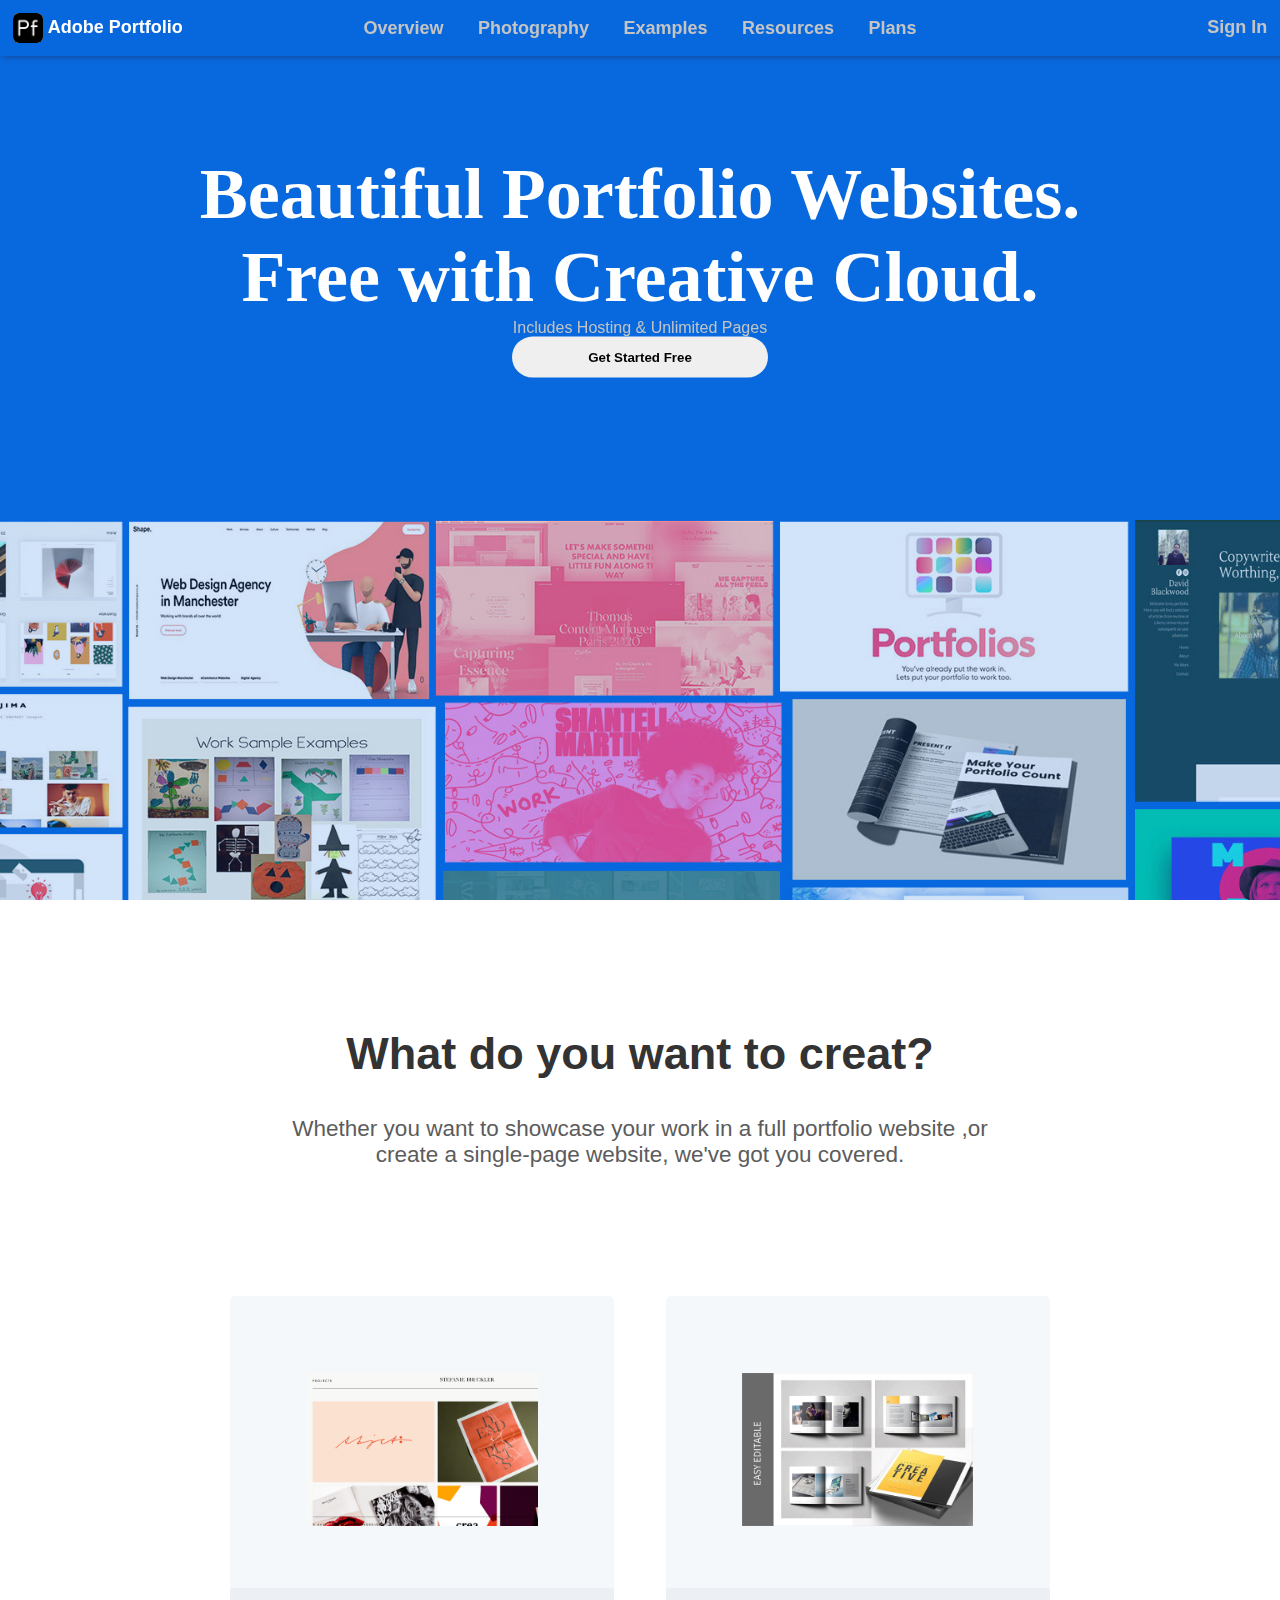
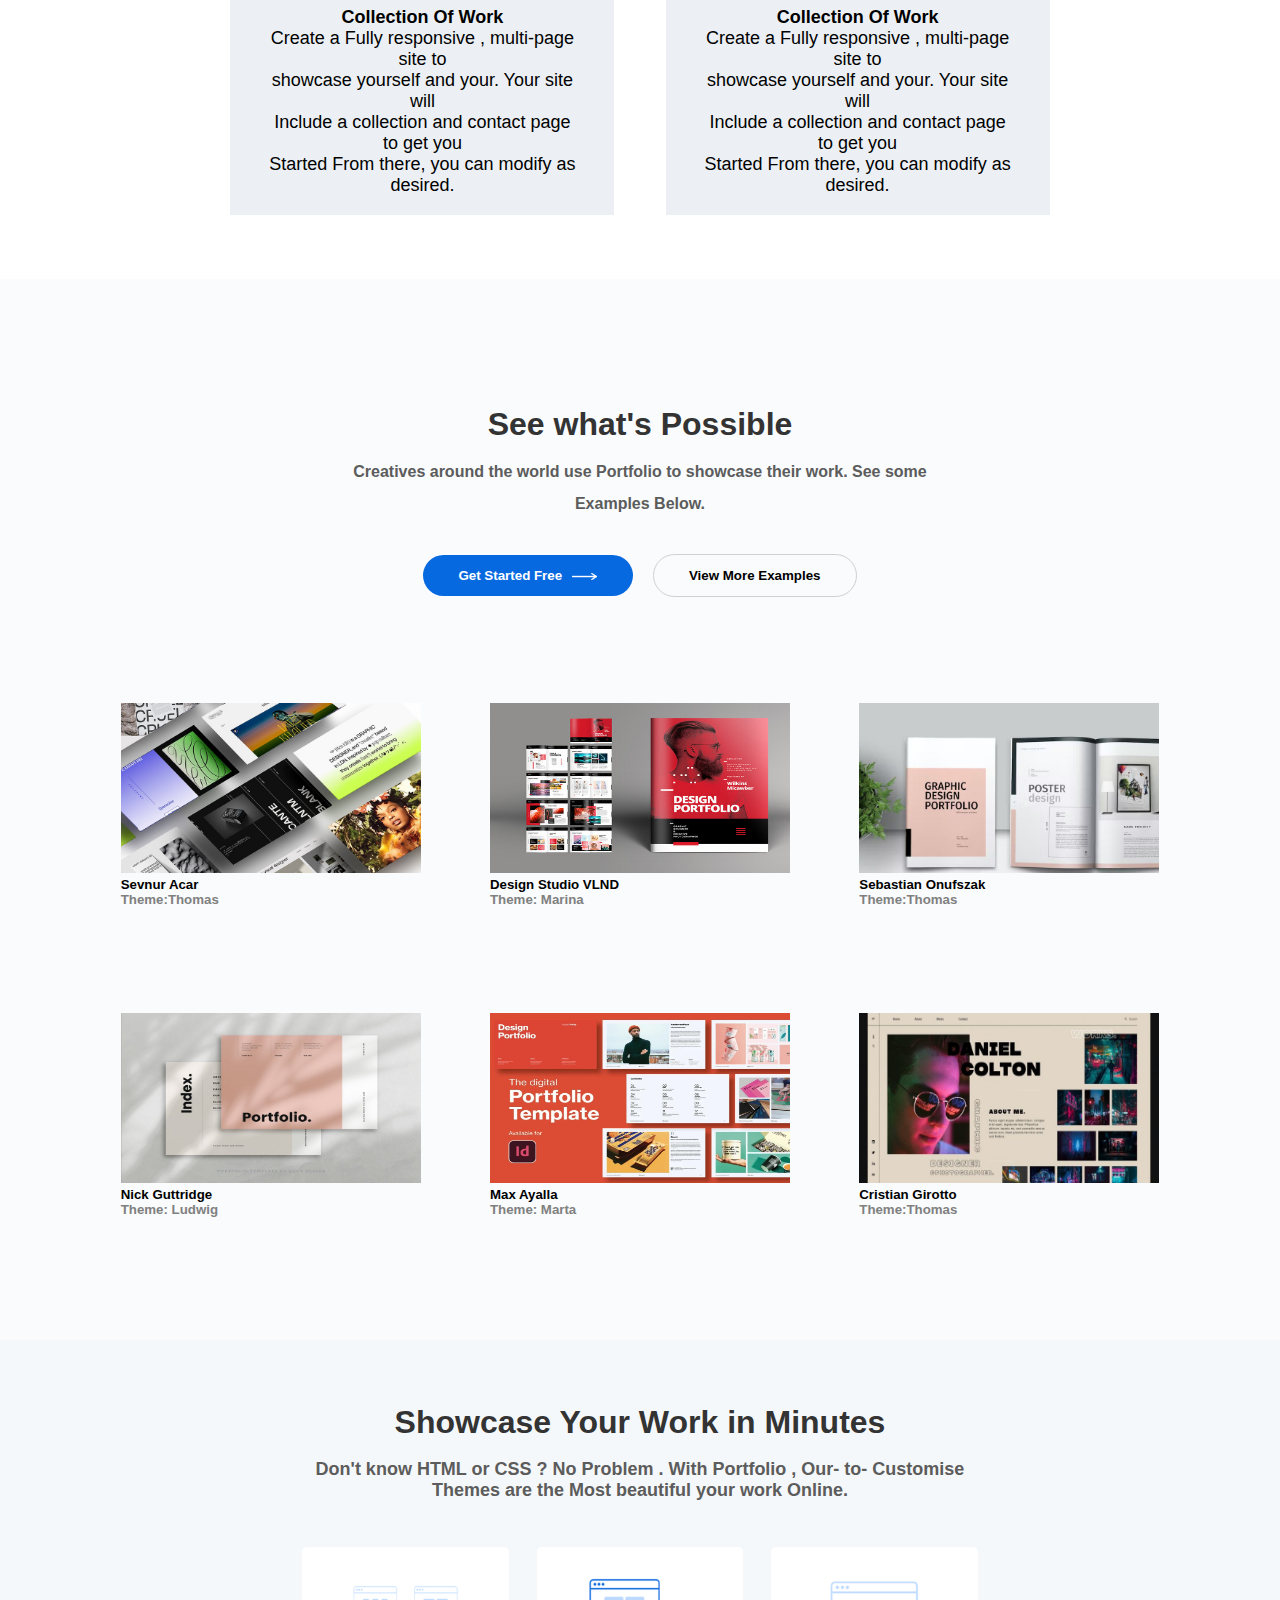
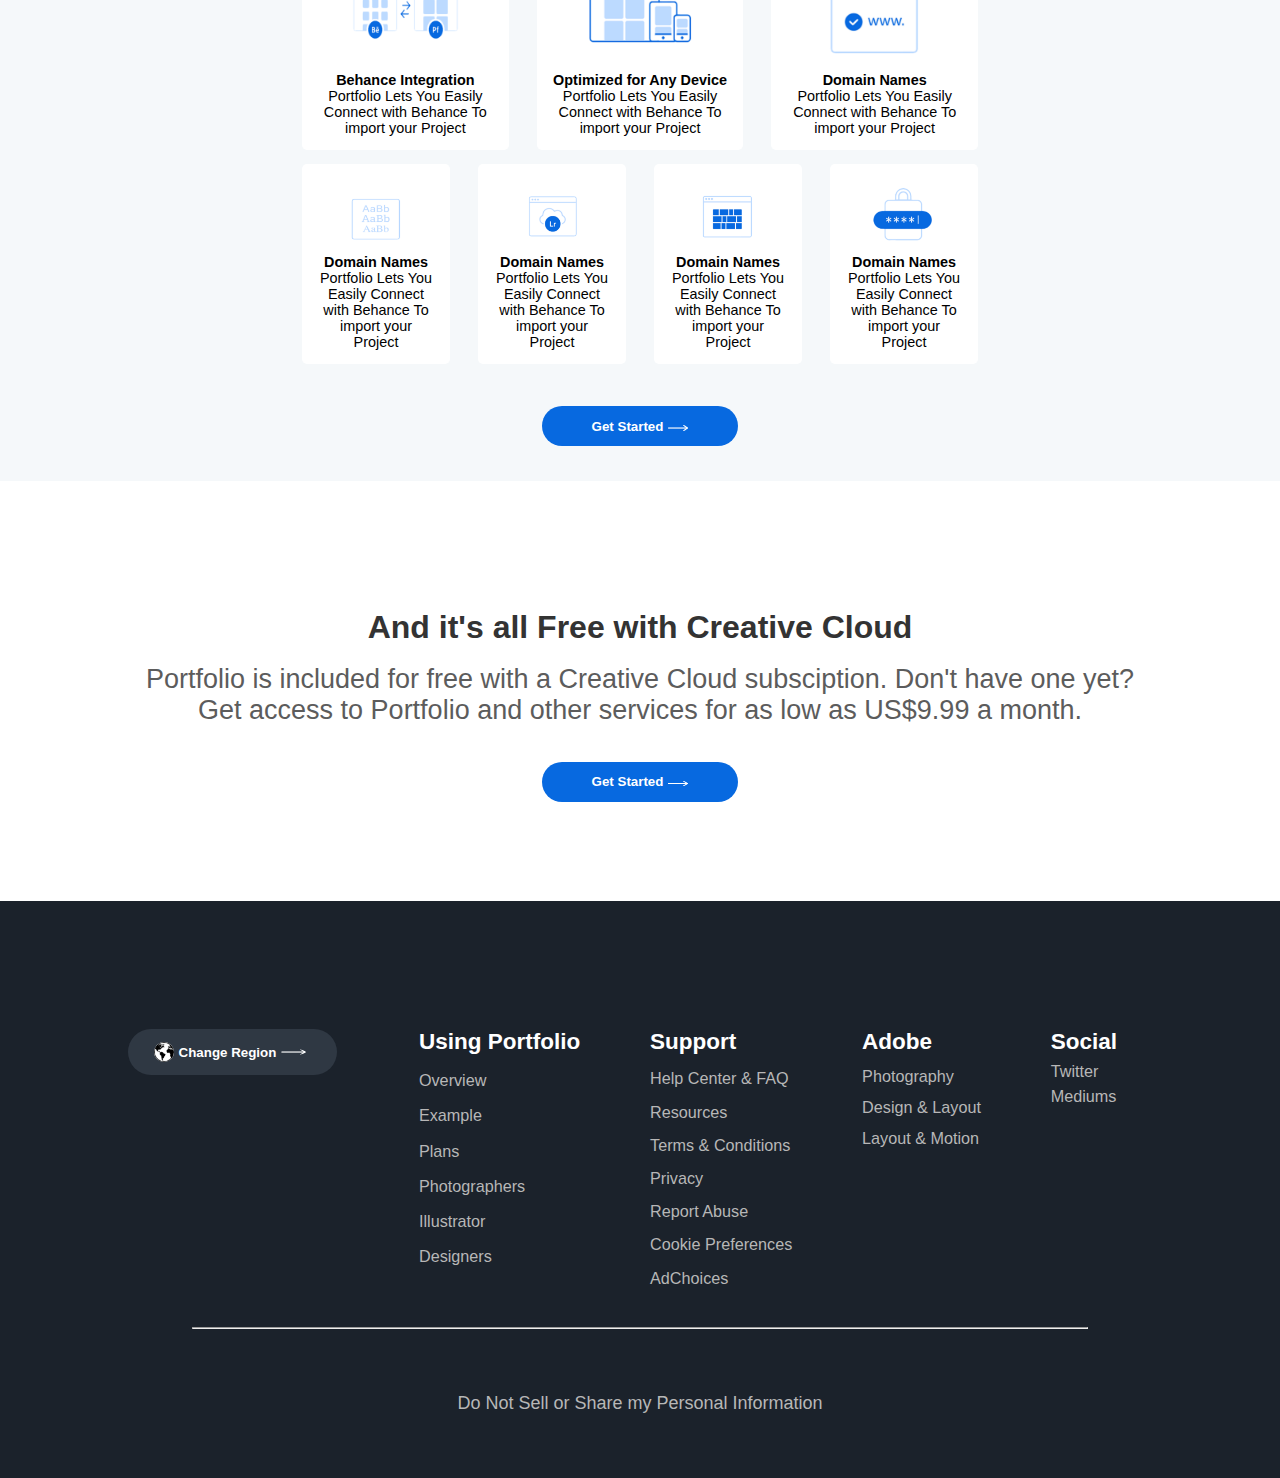
==== commit 5cbc3014: "Update index.html" ====
--- a/index 1/index.html
+++ b/index 1/index.html
@@ -48,7 +48,7 @@
 	
 <p>Includes Hosting & Unlimited Pages</p>
 
-<button>Get Started Free <span><img src="assest/right-arrow black.png"></span></button>
+<button>Get Started Free </button>
 	</div>
 </div>
 
